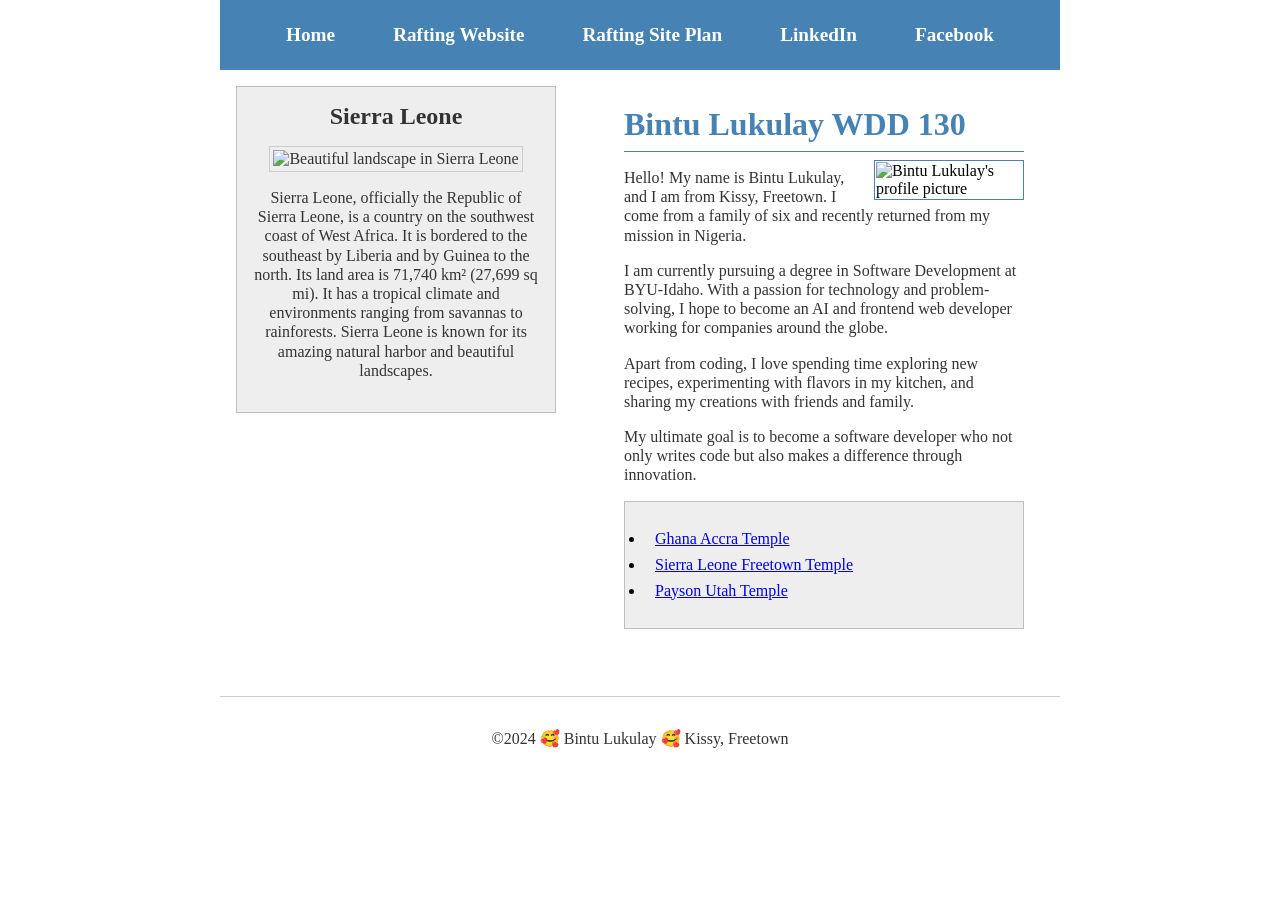
==== wwr/index.html @ 8bb9acf0 "correction" ====
<!DOCTYPE html>
<html lang="en-US">
<head>
      <meta charset="utf-8">
    <meta name="viewport" content="width=device-width, initial-scale=1.0" />
    <title>Bintu Lukulay WDD 130</title>
    <meta name="description" content="Bintu Lukulay's homepage showcasing Web Fundamentals projects, academic progress at BYU-Idaho, and passion for technology. Explore my journey!" />
    <meta name="author" content="Bintu Lukulay" />
    <link rel="stylesheet" type="text/css" href="styles/styles.css" />
</head>
<body>
    <header> 
        <nav>
            <a href="#">Home</a>
            <a href="wwr/">Rafting Website</a>
            <a href="wwr/site-plan-raftng.html">Rafting Site Plan</a>
            <a href="https://www.linkedin.com/in/bintu-lukulay-21534b323" target="_blank" rel="noopener noreferrer">LinkedIn</a>
            <a href="https://www.facebook.com/people/Bintu-Lukulay/100076620746797/" target="_blank" rel="noopener noreferrer">Facebook</a>
        </nav>
    </header>

    <div class="grid">
        <main>
            <h1>Bintu Lukulay WDD 130</h1>
            <img src="images/profile.jpg" alt="Bintu Lukulay's profile picture" width="200" />
            <p>Hello! My name is Bintu Lukulay, and I am from Kissy, Freetown. I come from a family of six and recently returned from my mission in Nigeria.</p>
            <p>I am currently pursuing a degree in Software Development at BYU-Idaho. With a passion for technology and problem-solving, I hope to become an AI and frontend web developer working for companies around the globe.</p>
            <p>Apart from coding, I love spending time exploring new recipes, experimenting with flavors in my kitchen, and sharing my creations with friends and family.</p>
            <p>My ultimate goal is to become a software developer who not only writes code but also makes a difference through innovation.</p>

            <ul class="box">
                <li><a href="https://www.churchofjesuschrist.org/temples/details/accra-ghana-temple?lang=eng" target="_blank" rel="noopener noreferrer">Ghana Accra Temple</a></li>
                <li><a href="https://www.churchofjesuschrist.org/temples/details/freetown-sierra-leone-temple?lang=eng" target="_blank" rel="noopener noreferrer">Sierra Leone Freetown Temple</a></li>
                <li><a href="https://www.churchofjesuschrist.org/temples/details/payson-utah-temple?lang=eng" target="_blank" rel="noopener noreferrer">Payson Utah Temple</a></li>
            </ul>
        </main>

        <aside class="box">
          <h2>Sierra Leone</h2>
          <img src="images/sierraleone.jpg" alt="Beautiful landscape in Sierra Leone" />
          <p>Sierra Leone, officially the Republic of Sierra Leone, is a country on the southwest coast of West Africa.
             It is bordered to the southeast by Liberia and by Guinea to the north. 
             Its land area is 71,740 km² (27,699 sq mi). It has a tropical climate and environments ranging from savannas to rainforests. Sierra Leone is known for its amazing natural harbor and beautiful landscapes.</p>
        </aside>
    </div>

    <footer>
        <p>©2024 🥰 Bintu Lukulay 🥰 Kissy, Freetown</p>
    </footer>
    <!-- October 8, 2024-->
    <!-- Last modified: October 8, 2024 -->
  </body>
</html>
---- wwr/styles/styles.css ----
/* Reset default margins and paddings */
* {
  margin: 0;
  padding: 0;
  box-sizing: border-box;
}

/* Define basic CSS variables for reusability */
:root {
  --primary-color: steelblue;
  --secondary-color: #eee;
  --text-color: #333;
  --link-color: white;
  --hover-link-color: lightgray; /* New hover color */
  --border-color: rgba(0, 0, 0, 0.2);
  --light-border-color: #ccc;
  --font-size: 1rem;
  --main-padding: 20px;
  --grid-gap: 1rem;
}

/* Center and limit the width of header, grid, and footer */
header, .grid, footer {
  max-width: 840px;
  margin: 0 auto;
}

/* Navigation bar styling */
nav {
  background-color: var(--primary-color);
  padding: 1rem;
  display: flex;
  justify-content: space-evenly;
  align-items: center;
}

nav a {
  display: block;
  padding: 0.5rem;
  text-decoration: none;
  font-size: 1.2rem;
  font-weight: 700;
  color: #fff;
  transition: background-color 0.3s; /* Smooth transition */
}

nav a:hover {
  background-color: var(--hover-link-color); /* Add hover effect */
}

/* Header styling for the h1 tag */
h1 {
  color: var(--primary-color);
  font-size: 2rem;
  margin-bottom: 0.5rem;
  border-bottom: 1px solid var(--primary-color);
  padding-bottom: 0.5rem;
}

/* Main section styling */
main {
  margin: 1rem;
  grid-column: 2/3;
  padding: var(--main-padding);
}

/* Styling the profile picture */
main img {
  float: right;
  width: 150px;
  height: auto;
  border: 1px solid var(--primary-color);
  padding: 1px;
  margin-left: 10px;
}

/* Paragraph styling */
p {
  margin: 1rem 0;
  font-size: var(--font-size);
  line-height: 1.2;
  color: var(--text-color);
}

/* Grid layout */
.grid {
  display: grid;
  grid-template-columns: 1fr 3fr;
  gap: var(--grid-gap);
  align-items: start;
}

/* Styling for the aside section */
aside {
  width: 20rem;
  margin: 1rem;
  border: 1px solid var(--border-color);
  padding: 1rem;
  background-color: var(--secondary-color);
  color: var(--text-color);
  text-align: center;
  position: relative;
  grid-column: 1/2;
  grid-row: 1/2;
}

aside h2 {
  text-align: center;
  margin-bottom: 1rem;
  color: var(--text-color);
}

aside img {
  width: 100%;
  height: auto;
  border: 1px solid var(--light-border-color);
  padding: 3px;
}

/* Footer styling */
footer {
  margin-top: 15px;
  border-top: 1px solid var(--light-border-color);
  text-align: center;
  padding-top: 1rem;
}

/* Temple links with styling for the background and bullets */
ul.box {
  background-color: var(--secondary-color);
  border: 1px solid var(--border-color);
  padding: var(--main-padding); /* Corrected variable */
  margin: 1rem 0; /* Add some margin around the box */
}

ul.box li a {
  list-style-type: disc; /* Add bullet points */
  padding-left: 10px; /* Space for bullets */
}

ul.box li {
  margin: 0.5rem 0; /* Space between list items */
}

/* Add hover effect for temple links */
ul.box li a:hover {
  color: var(--primary-color); /* Change color on hover */
}
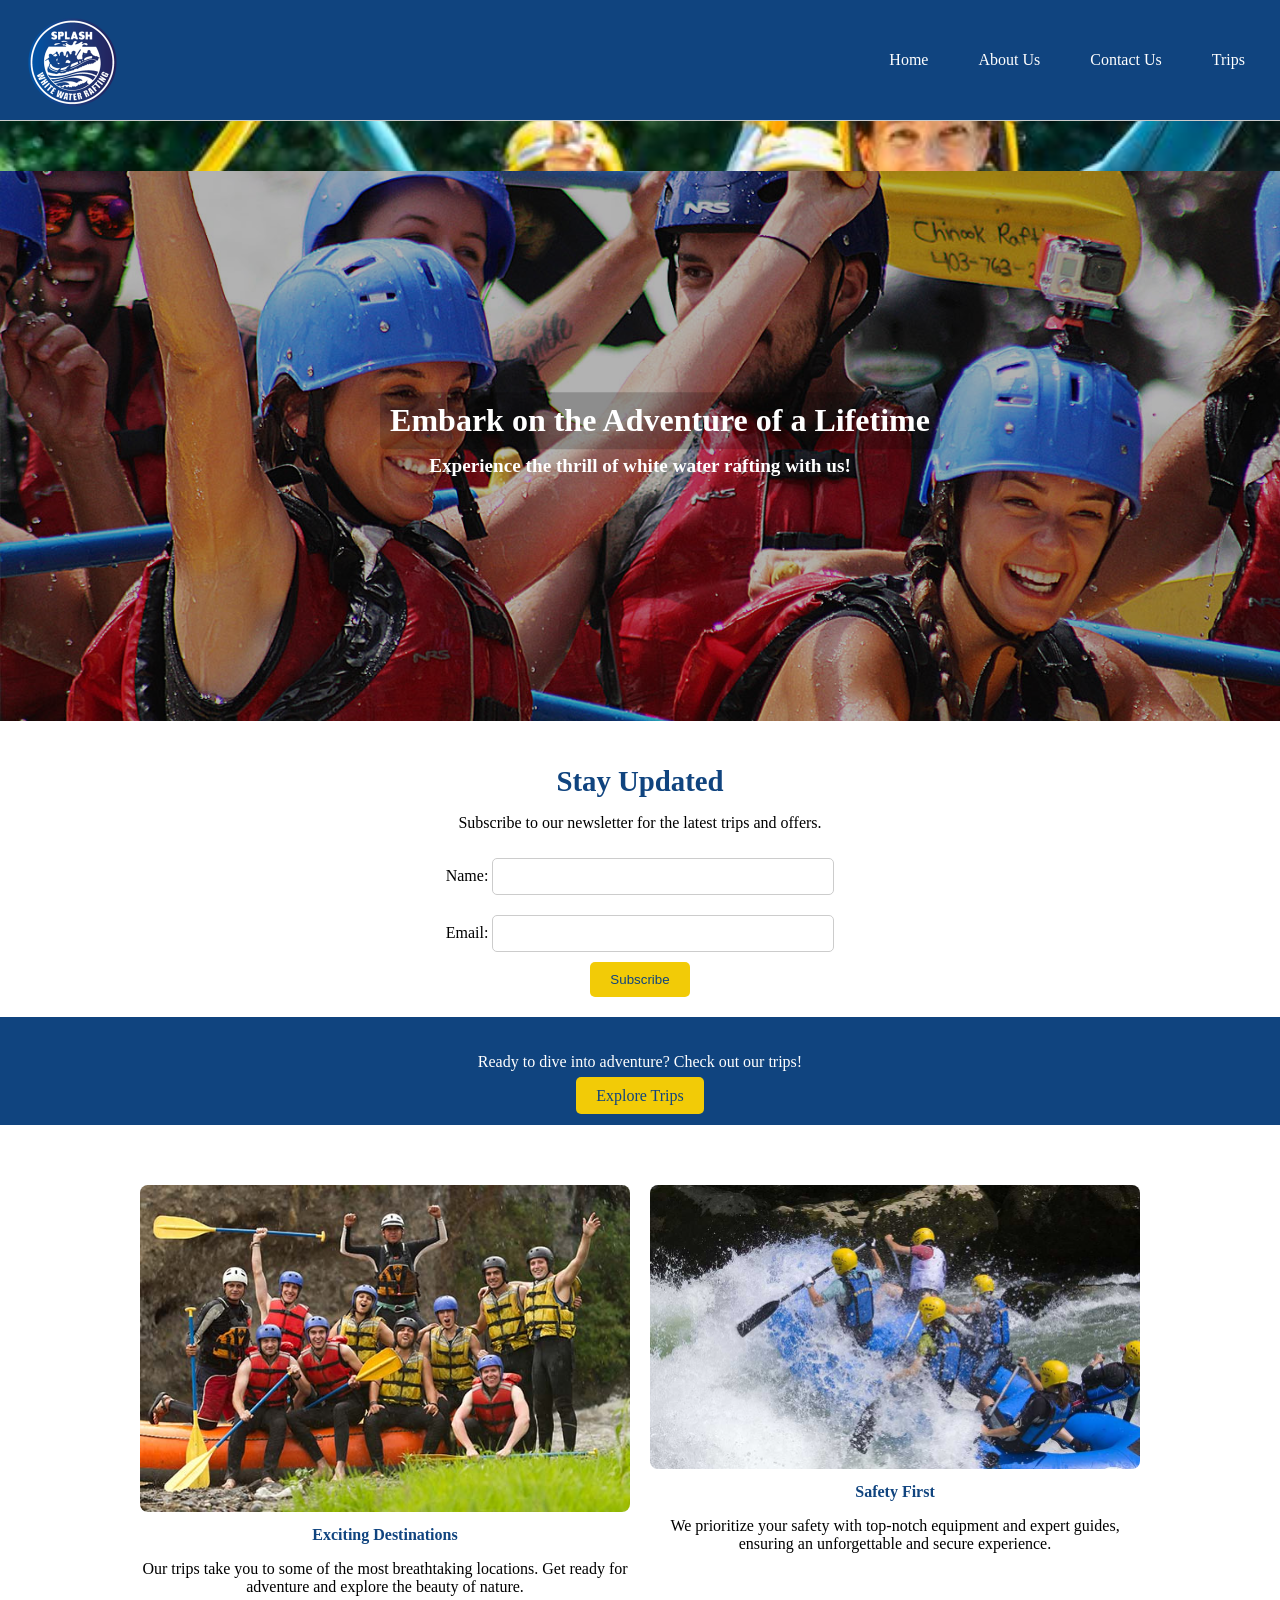
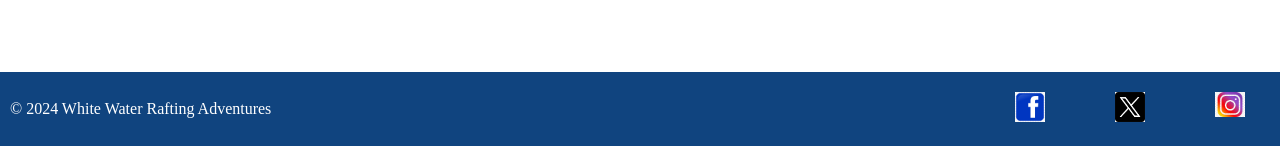
==== commit edce3ebe: "w06" ====
--- a/wwr/index.html
+++ b/wwr/index.html
@@ -1,53 +1,84 @@
 <!DOCTYPE html>
 <html lang="en-US">
 <head>
-      <meta charset="utf-8">
-    <meta name="viewport" content="width=device-width, initial-scale=1.0" />
-    <title>Bintu Lukulay WDD 130</title>
-    <meta name="description" content="Bintu Lukulay's homepage showcasing Web Fundamentals projects, academic progress at BYU-Idaho, and passion for technology. Explore my journey!" />
-    <meta name="author" content="Bintu Lukulay" />
-    <link rel="stylesheet" type="text/css" href="styles/styles.css" />
+    <meta charset="utf-8">
+    <meta name="viewport" content="width=device-width, initial-scale=1.0">
+    <title>White Water Rafting Adventures</title>
+    <meta name="description" content="Experience thrilling white water rafting adventures and explore our diverse trips." />
+    <link rel="stylesheet" type="text/css" href="styles/rafting.css">
 </head>
 <body>
-    <header> 
+    <header>
+        <img src="images/splash.png" alt="Rafting Logo">
         <nav>
-            <a href="#">Home</a>
-            <a href="wwr/">Rafting Website</a>
-            <a href="wwr/site-plan-raftng.html">Rafting Site Plan</a>
-            <a href="https://www.linkedin.com/in/bintu-lukulay-21534b323" target="_blank" rel="noopener noreferrer">LinkedIn</a>
-            <a href="https://www.facebook.com/people/Bintu-Lukulay/100076620746797/" target="_blank" rel="noopener noreferrer">Facebook</a>
+            <ul>
+                <li><a href="index.html">Home</a></li>
+                <li><a href="trips.html">About Us</a></li>
+                <li><a href="about.html">Contact Us</a></li>
+                <li><a href="contact.html">Trips</a></li>
+            </ul>
         </nav>
     </header>
 
-    <div class="grid">
-        <main>
-            <h1>Bintu Lukulay WDD 130</h1>
-            <img src="images/profile.jpg" alt="Bintu Lukulay's profile picture" width="200" />
-            <p>Hello! My name is Bintu Lukulay, and I am from Kissy, Freetown. I come from a family of six and recently returned from my mission in Nigeria.</p>
-            <p>I am currently pursuing a degree in Software Development at BYU-Idaho. With a passion for technology and problem-solving, I hope to become an AI and frontend web developer working for companies around the globe.</p>
-            <p>Apart from coding, I love spending time exploring new recipes, experimenting with flavors in my kitchen, and sharing my creations with friends and family.</p>
-            <p>My ultimate goal is to become a software developer who not only writes code but also makes a difference through innovation.</p>
+    <!-- Hero Section -->
+    <section class="hero">
+        <img src="images/hero.jpg" alt="Rafting Adventure">
+        <div class="hero-text">
+            <h1>Embark on the Adventure of a Lifetime</h1>
+            <p>Experience the thrill of white water rafting with us!</p>
+        </div>
+    </section>
 
-            <ul class="box">
-                <li><a href="https://www.churchofjesuschrist.org/temples/details/accra-ghana-temple?lang=eng" target="_blank" rel="noopener noreferrer">Ghana Accra Temple</a></li>
-                <li><a href="https://www.churchofjesuschrist.org/temples/details/freetown-sierra-leone-temple?lang=eng" target="_blank" rel="noopener noreferrer">Sierra Leone Freetown Temple</a></li>
-                <li><a href="https://www.churchofjesuschrist.org/temples/details/payson-utah-temple?lang=eng" target="_blank" rel="noopener noreferrer">Payson Utah Temple</a></li>
-            </ul>
-        </main>
+    <!-- Newsletter Signup Form -->
+    <section class="newsletter">
+        <h2>Stay Updated</h2>
+        <p>Subscribe to our newsletter for the latest trips and offers.</p>
+        <form action="#" method="post">
+            <label for="name">Name:</label>
+            <input type="text" id="name" name="name" required />
+            
+            <label for="email">Email:</label>
+            <input type="email" id="email" name="email" required />
+            
+            <input type="submit" value="Subscribe" />
+        </form>
+    </section>
 
-        <aside class="box">
-          <h2>Sierra Leone</h2>
-          <img src="images/sierraleone.jpg" alt="Beautiful landscape in Sierra Leone" />
-          <p>Sierra Leone, officially the Republic of Sierra Leone, is a country on the southwest coast of West Africa.
-             It is bordered to the southeast by Liberia and by Guinea to the north. 
-             Its land area is 71,740 km² (27,699 sq mi). It has a tropical climate and environments ranging from savannas to rainforests. Sierra Leone is known for its amazing natural harbor and beautiful landscapes.</p>
-        </aside>
-    </div>
+    <!-- Call to Action -->
+    <section class="call-to-action">
+        <p>Ready to dive into adventure? Check out our trips!</p>
+        <a href="trips.html" class="cta-button">Explore Trips</a>
+    </section>
+
+    <!-- Grid Layout for Additional Content -->
+    <section class="content-grid">
+        <article>
+            <img src="images/rafting1.jpg" alt="Rafting on the river" />
+            <h3>Exciting Destinations</h3>
+            <p>Our trips take you to some of the most breathtaking locations. Get ready for adventure and explore the beauty of nature.</p>
+        </article>
+        <article>
+            <img src="images/rafting2.jpg" alt="Adventure with friends" />
+            <h3>Safety First</h3>
+            <p>We prioritize your safety with top-notch equipment and expert guides, ensuring an unforgettable and secure experience.</p>
+        </article>
+    </section>
 
     <footer>
-        <p>©2024 🥰 Bintu Lukulay 🥰 Kissy, Freetown</p>
+        <p>&copy; 2024 White Water Rafting Adventures</p>
+        <nav class="social-links">
+            <ul>
+                <a href="https://facebook.com" aria-label="Facebook">
+                    <img src="images/facebook.png" alt="Facebook">
+                </a>
+                <a href="https://twitter.com" aria-label="Twitter">
+                    <img src="images/twitter.png" alt="Twitter">
+                </a>
+                <a href="https://instagram.com" aria-label="Instagram">
+                    <img src="images/instagram.png" alt="Instagram">
+                </a>
+            </ul>
+        </nav>
     </footer>
-    <!-- October 8, 2024-->
-    <!-- Last modified: October 8, 2024 -->
-  </body>
-</html>+</body>
+</html>
--- a/wwr/styles/rafting.css
+++ b/wwr/styles/rafting.css
@@ -0,0 +1,507 @@
+/* Root CSS Variables */
+:root {
+    --primary-color: #10447f; /* Dark Blue */
+    --secondary-color: #ffffff; /* White */
+    --text-color: #000000; /* Black */
+    --accent-color: #f2cb07; /* Yellow */
+}
+
+/* General Styles */
+body {
+    font-family: 'Montserrat', Roboto;
+    margin: 0;
+    padding: 0;
+    box-sizing: border-box;
+}
+
+/* Header Styles */
+header {
+    background-color: var(--primary-color);
+    color: var(--secondary-color);
+    padding: 10px 20px;
+    display: grid; 
+    grid-template-columns: 120px 1fr; 
+    align-items: center; 
+    gap: 20px; 
+    border-bottom: 1px solid #ccc;
+    max-width: 1370px;
+    margin: auto; 
+}
+
+header img {
+    width: 100px; 
+    height: auto;
+}
+
+/* Navigation Styles */
+nav {
+    display: flex; 
+    justify-content: flex-end; 
+    align-items: center; 
+}
+
+nav ul {
+    list-style-type: none; 
+    margin: 0; 
+    padding: 0; 
+    display: flex; 
+    gap: 20px; 
+}
+
+nav ul li {
+    margin: 0; 
+}
+
+nav a {
+    color: var(--secondary-color); 
+    text-decoration: none; 
+    padding: 10px 15px; 
+    display: block; 
+    font-weight: 400; 
+}
+
+nav a:hover {
+    font-weight: 700; 
+    text-decoration: underline; 
+}
+
+/* Hero Section */
+.hero {
+    position: relative;
+    text-align: center;
+    color: white;
+    height: 500px; 
+    overflow: hidden;
+    background-image: url('../images/rivernarrow.jpg');
+    background-image: url('../images/history-logo.jpg');
+    padding: 50px 0;
+    background-size: cover;
+    background-position: center;
+    background-repeat: no-repeat;
+    background-color: var(--secondary-color);
+}
+
+.hero img {
+    width: 100%;
+    height: auto;
+    filter: brightness(0.7);
+}
+
+.hero-text {
+    position: absolute;
+    top: 50%;
+    left: 50%;
+    transform: translate(-50%, -50%);
+    font-size: larger;
+    font-family: Roboto;
+    font-weight: 700;
+}
+.hero h1 {
+    position: relative;
+    top: 20px;
+    left: 20px;
+    font-size: 2rem;
+    color: var(--secondary-color);
+    z-index: 2;
+    background-color: rgba(0, 0, 0, 0.208);
+    padding: 10px;
+    border-radius: 5px;
+    font: 2rem;
+}
+/* Article Positioned Absolutely */
+.hero article {
+    position: absolute;
+    bottom: 20px; 
+    left: 20px;
+    width: 80%; 
+    background-color: rgba(255, 255, 255, 0.8); 
+    padding: 20px;
+    border-radius: 8px;
+    z-index: 1; 
+    color: var(--text-color);
+}
+
+/* Image Inside Article Floating Right */
+.hero article img {
+    float: right;
+    width: 150px; 
+    height: auto; 
+    margin-left: 20px; 
+    border-radius: 8px;
+}
+
+/* Paragraph Styling Inside the Article */
+.hero article p {
+    color: var(--text-color); 
+    font-size: 1.1rem; 
+    line-height: 1.6; 
+}
+
+/* Clearfix for Floating Image in Article */
+.hero article::after {
+    content: "";
+    display: block;
+    clear: both;
+}
+/* History Section Styles */
+.history-content {
+    display: flex; /* Use flexbox for layout */
+    align-items: center; /* Center items vertically */
+    margin: 20px 0; /* Space out the section */
+}
+
+.history-content figure {
+    margin-right: 20px; /* Space between image and text */
+}
+
+.history-content img {
+    max-width: 300px; /* Limit image width */
+    height: auto; /* Maintain aspect ratio */
+    border-radius: 8px; /* Optional: add rounded corners */
+}
+
+/* Section Styles */
+section {
+    padding: 20px;
+    text-align: center;
+}
+
+section h2 {
+    color: var(--primary-color);
+    font-size: 1.8rem;
+    margin-bottom: 10px;
+}
+
+/* Adventures Section Styles */
+.rafting-images {
+    display: flex; /* Horizontal layout */
+    flex-wrap: wrap; /* Wrap images if necessary */
+    justify-content: space-between; /* Space between images */
+    max-width: 100%; /* Allow full width */
+}
+
+.rafting-images figure {
+    margin: 0; /* Remove margin */
+    flex-basis: calc(20% - 10px); /* Set basis for each image */
+    text-align: center; /* Center captions */
+}
+
+.rafting-images img {
+    width: 100%;
+    height: auto; /* Maintain aspect ratio */
+    border-radius: 10px;
+    object-fit: cover;
+    box-shadow: 0 4px 8px rgba(0, 0, 0, 0.2);
+    transition: transform 0.3s ease;
+}
+
+.rafting-images img:hover {
+    transform: scale(1.05); /* Zoom on hover */
+}
+
+/* Newsletter Signup */
+.newsletter {
+    padding: 20px;
+    text-align: center;
+    background-color: var(--secondary-color);
+}
+
+.newsletter h2 {
+    color: var(--primary-color);
+}
+
+.newsletter form {
+    max-width: 400px;
+    margin: auto;
+}
+
+.newsletter input[type="text"],
+.newsletter input[type="email"] {
+    width: 80%;
+    padding: 10px;
+    margin: 10px 0;
+    border: 1px solid #ccc;
+    border-radius: 5px;
+}
+
+.newsletter input[type="submit"] {
+    background-color: var(--accent-color);
+    color: var(--primary-color);
+    padding: 10px 20px;
+    border: none;
+    border-radius: 5px;
+    cursor: pointer;
+}
+
+.newsletter input[type="submit"]:hover {
+    background-color: var(--primary-color);
+    color: var(--secondary-color);
+}
+
+/* Call to Action */
+.call-to-action {
+    background-color: var(--primary-color);
+    color: var(--secondary-color);
+    text-align: center;
+    padding: 20px;
+    font-weight: 300;
+}
+
+.call-to-action .cta-button {
+    background-color: var(--accent-color);
+    color: var(--primary-color);
+    padding: 10px 20px;
+    border-radius: 5px;
+    text-decoration: none;
+}
+
+.call-to-action .cta-button:hover {
+    background-color: var(--secondary-color);
+}
+
+/* Content Grid */
+.content-grid {
+    display: grid;
+    grid-template-columns: 1fr 1fr;
+    gap: 20px;
+    max-width: 1000px;
+    margin: 40px auto;
+    padding: 20px;
+}
+
+.content-grid article {
+    text-align: center;
+}
+
+.content-grid img {
+    width: 100%;
+    border-radius: 8px;
+}
+
+.content-grid h3 {
+    color: var(--primary-color);
+    margin: 10px 0;
+    font-family: Montserrat;
+    font-size: medium;
+}
+/* Employee Profiles Section */
+.employee-profiles {
+    display: flex; 
+    justify-content: space-between; 
+    flex-wrap: wrap; 
+    padding: 20px;
+}
+
+.employee-profiles figure {
+    text-align: center;
+    margin: 0; /* Remove margin */
+    flex-basis: calc(20% - 10px); /* Set basis for each image */
+}
+
+.employee-profiles img {
+    width: 100%;
+    height: auto; /* Maintain aspect ratio */
+    border-radius: 10px;
+    object-fit: cover;
+    box-shadow: 0 4px 8px rgba(0, 0, 0, 0.2);
+    transition: transform 0.3s ease;
+}
+.employee-profiles img:hover {
+    transform: scale(1.05); /* Zoom on hover */
+}
+
+.employee-profiles figcaption {
+    font-size: 1rem;
+    color: var(--text-color);
+    font-weight: bold;
+}
+
+/* Contact Form Styles */
+.contact-form {
+    padding: 20px;
+    max-width: 600px;
+    margin: auto;
+}
+
+.contact-form label {
+    display: block;
+    margin-bottom: 5px;
+    font-weight: bold;
+    color: var(--primary-color);
+}
+
+.contact-form input[type="text"],
+.contact-form input[type="email"],
+.contact-form textarea {
+    width: 100%;
+    padding: 10px;
+    margin-bottom: 15px;
+    border: 1px solid #ccc;
+    border-radius: 4px;
+}
+
+.contact-form input[type="radio"] {
+    margin-right: 5px;
+}
+
+.contact-form input[type="checkbox"] {
+    margin-right: 10px;
+}
+
+.contact-form textarea {
+    height: 150px;
+    resize: none;
+}
+
+.contact-form input[type="submit"] {
+    background-color: var(--accent-color);
+    color: var(--primary-color);
+    padding: 10px 20px;
+    border: none;
+    border-radius: 5px;
+    font-size: 1.1rem;
+    cursor: pointer;
+    transition: background-color 0.3s ease;
+}
+
+.contact-form input[type="submit"]:hover {
+    background-color: var(--primary-color);
+    color: var(--secondary-color);
+}
+
+/* Map Section */
+.map-iframe {
+    width: 30%;
+    height: 300px;
+    border: none;
+    border-radius: 8px; 
+}
+/* Call to Action styling */
+.cta {
+    text-align: center;
+    margin: 20px 0;
+}
+
+.cta-button {
+    background-color: #10447f;
+    color: white;
+    padding: 10px 20px;
+    text-decoration: none;
+}
+
+/* Trip section styling */
+.trip-group {
+    padding: 20px;
+    border-top: 1px solid #ccc;
+    text-align: center;
+}
+
+.trip-group h2 {
+    font-size: 1.2em;
+    margin-bottom: 10px;
+}
+
+.trips {
+    display: flex;
+    justify-content: center;
+    gap: 20px;
+}
+
+.trip {
+    text-align: center;
+    max-width: 200px;
+}
+
+.trip img {
+    width: 100%;
+    height: auto;
+}
+
+.book-button {
+    display: inline-block;
+    background-color: #f2cb07;
+    color: white;
+    padding: 10px;
+    text-decoration: underline;
+    margin-top: 10px;
+}
+
+/* Footer Styles */
+footer {
+    background-color: var(--primary-color);
+    color: var(--secondary-color);
+    text-align: center;
+    padding: 10px;
+    display: flex; /* Use Flexbox for footer */
+    justify-content: space-between; /* Space content */
+    align-items: center; /* Center items */
+}
+
+footer nav {
+    display: flex; /* Use Flexbox for social links */
+    justify-content: flex-end; /* Align to the right */
+}
+
+.social-links {
+    list-style: none; /* Remove bullet points */
+    display: flex;
+    gap: 15px;
+    padding: 0; /* Remove padding */
+    margin: 0; /* Remove margin */
+}
+
+.social-links a {
+    margin: 0 10px; /* Space between icons */
+}
+
+.social-links img {
+    width: 30px; /* Set width for social media icons */
+    height: auto; /* Maintain aspect ratio */
+}
+
+.social-links a:hover img {
+    transform: scale(1.1); /* Slightly enlarge on hover */
+    transition: transform 0.3s ease; /* Smooth transition */
+}
+/* Wireframe Link Styles */
+.wireframe-link {
+    font-family: 'Roboto', sans-serif; /* Change to your preferred font */;
+    color: var(--secondary-color); /* Use a custom color or hex code, e.g., #f2cb07 */
+    font-size: 1.2rem; /* Adjust font size as needed */
+    text-decoration: none; /* Remove underline */
+    font-weight: bold; /* Make the font bold */
+}
+
+.wireframe-link:hover {
+    color: var(--accent-color); /* Change color on hover */
+    text-decoration: underline; /* Add underline on hover for emphasis */
+    background-color: var(--secondary-color);
+}
+
+
+/* Media Queries for Responsiveness */
+@media (max-width: 768px) {
+    .content-grid {
+        grid-template-columns: 1fr;
+    }
+    header {
+        flex-direction: column; /* Stack header items vertically */
+    }
+
+    .history-content {
+        flex-direction: column; /* Stack history section vertically on smaller screens */
+        align-items: flex-start; /* Align items to start */
+    }
+
+    .rafting-images {
+        flex-direction: column; /* Stack adventure images vertically on smaller screens */
+    }
+
+    .rafting-images figure {
+        flex-basis: calc(100% - 10px); /* Full width on smaller screens */
+        margin-bottom: 20px; /* Space below each image */
+    }
+}
+.trip-section {
+    grid-template-columns: 1fr; /* Stack trips on smaller screens */
+}
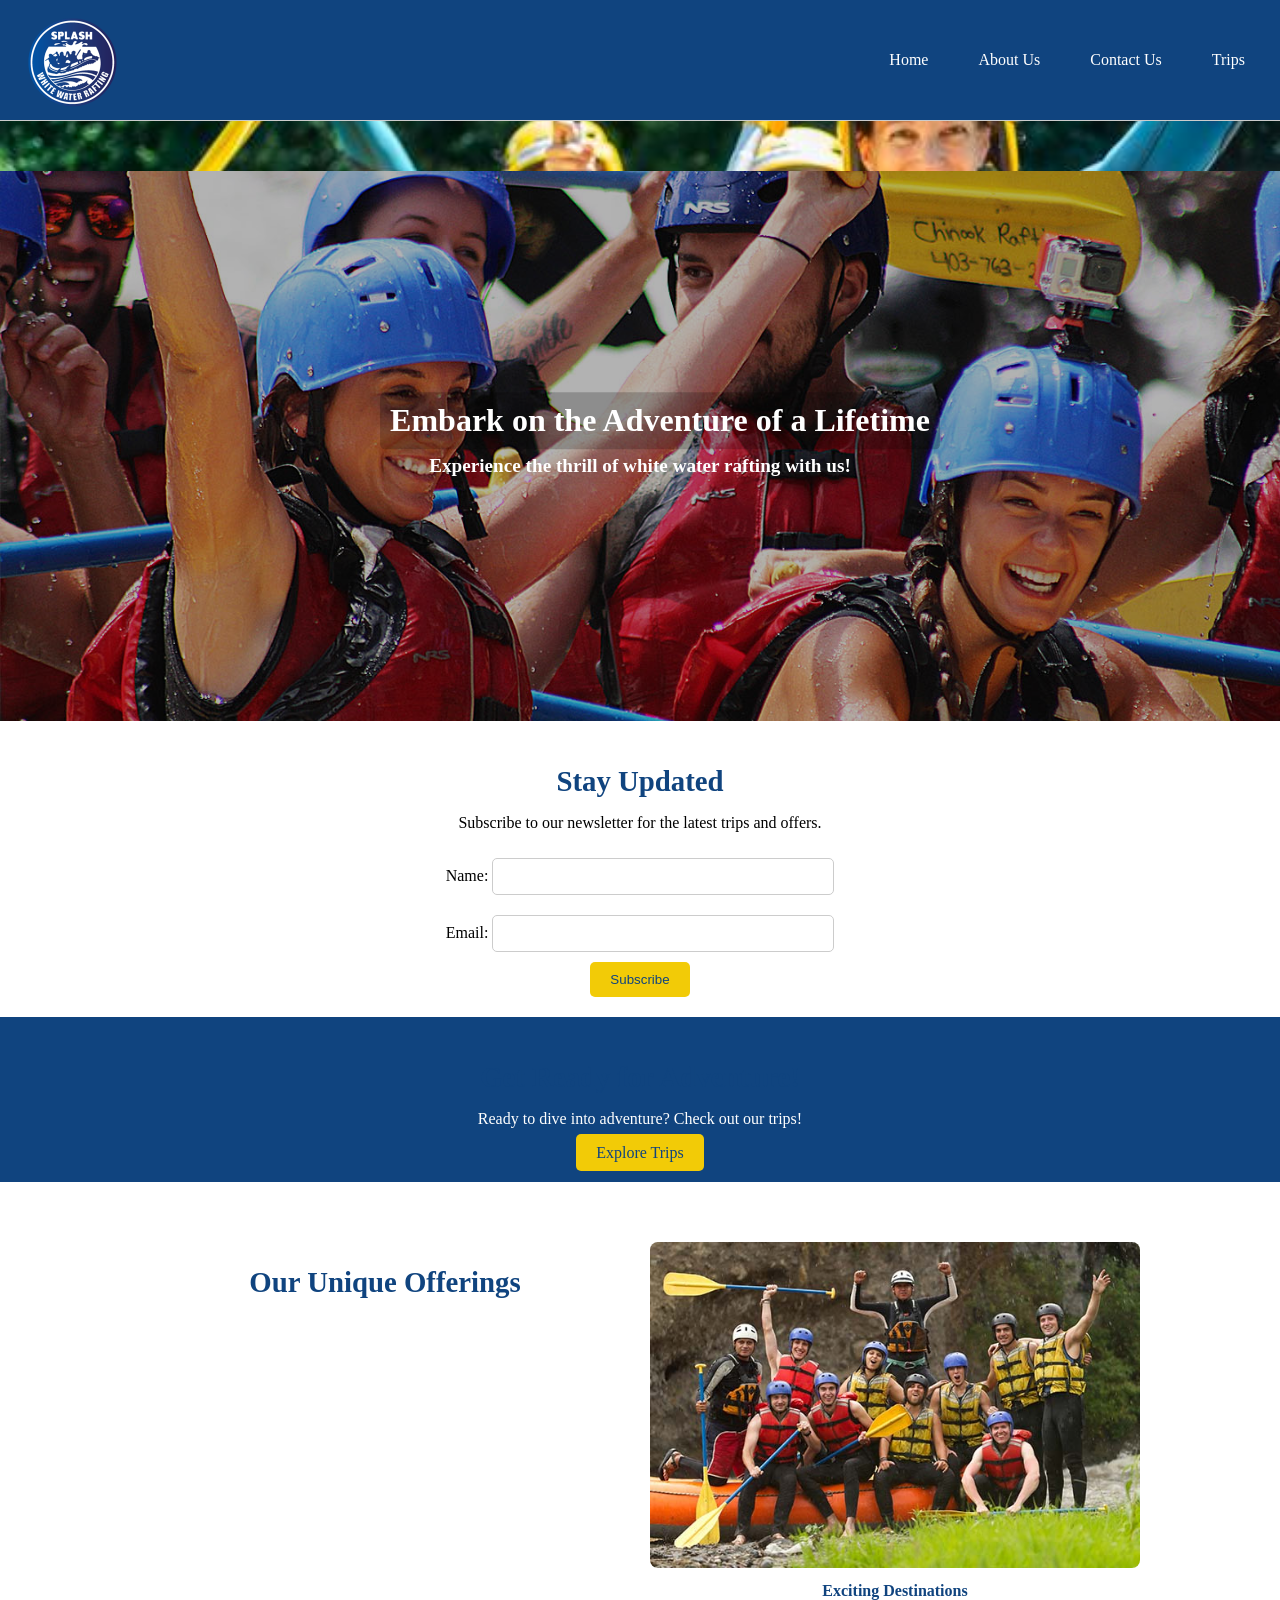
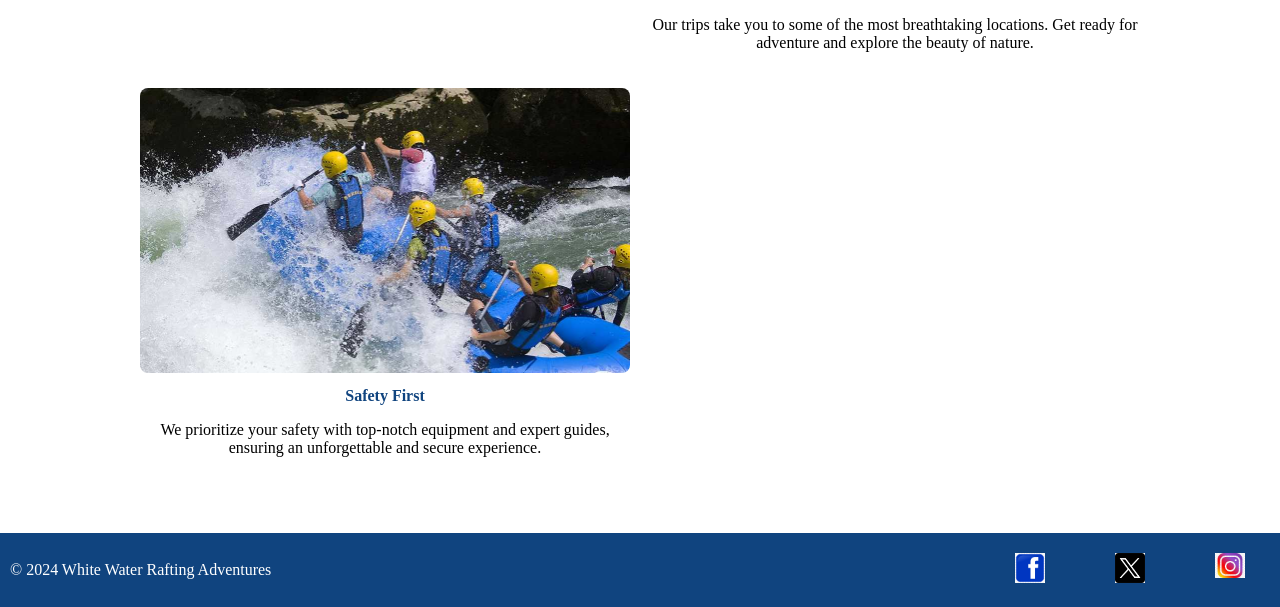
==== commit 8eff05cb: "homepage" ====
--- a/wwr/index.html
+++ b/wwr/index.html
@@ -4,7 +4,7 @@
     <meta charset="utf-8">
     <meta name="viewport" content="width=device-width, initial-scale=1.0">
     <title>White Water Rafting Adventures</title>
-    <meta name="description" content="Experience thrilling white water rafting adventures and explore our diverse trips." />
+    <meta name="description" content="Experience thrilling white water rafting adventures and explore our diverse trips.">
     <link rel="stylesheet" type="text/css" href="styles/rafting.css">
 </head>
 <body>
@@ -35,50 +35,54 @@
         <p>Subscribe to our newsletter for the latest trips and offers.</p>
         <form action="#" method="post">
             <label for="name">Name:</label>
-            <input type="text" id="name" name="name" required />
+            <input type="text" id="name" name="name" required>
+
             
             <label for="email">Email:</label>
-            <input type="email" id="email" name="email" required />
+            <input type="email" id="email" name="email" required>
             
-            <input type="submit" value="Subscribe" />
+            <input type="submit" value="Subscribe">
         </form>
     </section>
 
     <!-- Call to Action -->
     <section class="call-to-action">
+        <h2>Get Ready for Adventure!</h2>
         <p>Ready to dive into adventure? Check out our trips!</p>
         <a href="trips.html" class="cta-button">Explore Trips</a>
     </section>
-
+    
     <!-- Grid Layout for Additional Content -->
     <section class="content-grid">
+        <h2>Our Unique Offerings</h2>
         <article>
-            <img src="images/rafting1.jpg" alt="Rafting on the river" />
+            <img src="images/rafting1.jpg" alt="Rafting on the river">
             <h3>Exciting Destinations</h3>
             <p>Our trips take you to some of the most breathtaking locations. Get ready for adventure and explore the beauty of nature.</p>
         </article>
         <article>
-            <img src="images/rafting2.jpg" alt="Adventure with friends" />
+            <img src="images/rafting2.jpg" alt="Adventure with friends">
             <h3>Safety First</h3>
             <p>We prioritize your safety with top-notch equipment and expert guides, ensuring an unforgettable and secure experience.</p>
         </article>
-    </section>
+    </section>    
 
     <footer>
         <p>&copy; 2024 White Water Rafting Adventures</p>
         <nav class="social-links">
             <ul>
-                <a href="https://facebook.com" aria-label="Facebook">
+                <li><a href="https://facebook.com" aria-label="Facebook">
                     <img src="images/facebook.png" alt="Facebook">
-                </a>
-                <a href="https://twitter.com" aria-label="Twitter">
+                </a></li>
+                <li><a href="https://twitter.com" aria-label="Twitter">
                     <img src="images/twitter.png" alt="Twitter">
-                </a>
-                <a href="https://instagram.com" aria-label="Instagram">
+                </a></li>
+                <li><a href="https://instagram.com" aria-label="Instagram">
                     <img src="images/instagram.png" alt="Instagram">
-                </a>
+                </a></li>
             </ul>
         </nav>
+        
     </footer>
 </body>
 </html>
